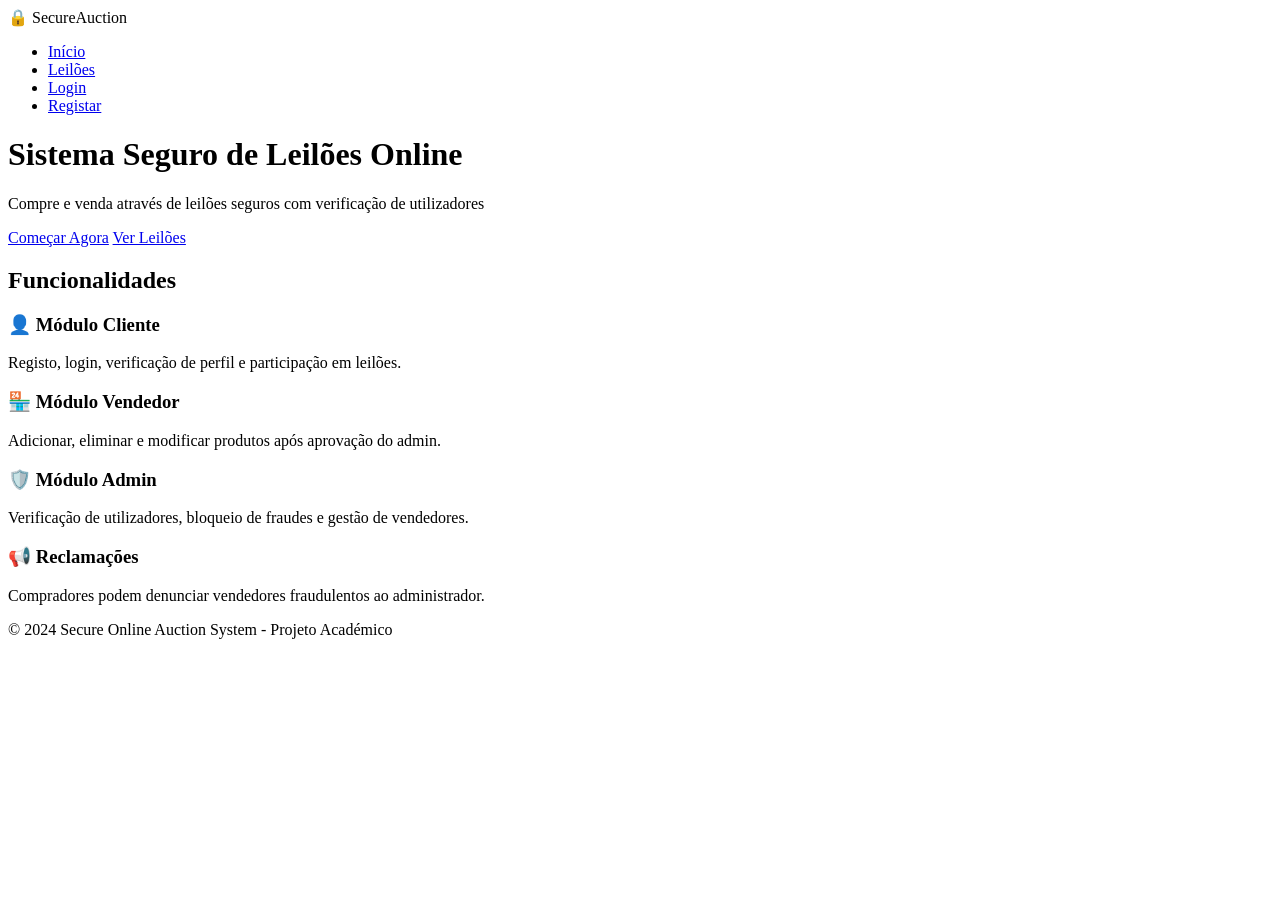
==== index.html @ 80d67180 "Start of the Online Auction System Project" ====
<!DOCTYPE html>
<html lang="pt-pt">
<head>
    <meta charset="UTF-8">
    <meta name="viewport" content="width=device-width, initial-scale=1.0">
    <title>Secure Online Auction System</title>
    <link rel="stylesheet" href="css/style.css">
</head>
<body>
    <nav class="navbar">
        <div class="logo">🔒 SecureAuction</div>
        <ul class="nav-links">
            <li><a href="index.html">Início</a></li>
            <li><a href="auctions.html">Leilões</a></li>
            <li><a href="login.html">Login</a></li>
            <li><a href="register.html">Registar</a></li>
        </ul>
    </nav>

    <header class="hero">
        <h1>Sistema Seguro de Leilões Online</h1>
        <p>Compre e venda através de leilões seguros com verificação de utilizadores</p>
        <div class="hero-buttons">
            <a href="register.html" class="btn btn-primary">Começar Agora</a>
            <a href="auctions.html" class="btn btn-secondary">Ver Leilões</a>
        </div>
    </header>

    <section class="features">
        <h2>Funcionalidades</h2>
        <div class="features-grid">
            <div class="feature-card">
                <h3>👤 Módulo Cliente</h3>
                <p>Registo, login, verificação de perfil e participação em leilões.</p>
            </div>
            <div class="feature-card">
                <h3>🏪 Módulo Vendedor</h3>
                <p>Adicionar, eliminar e modificar produtos após aprovação do admin.</p>
            </div>
            <div class="feature-card">
                <h3>🛡️ Módulo Admin</h3>
                <p>Verificação de utilizadores, bloqueio de fraudes e gestão de vendedores.</p>
            </div>
            <div class="feature-card">
                <h3>📢 Reclamações</h3>
                <p>Compradores podem denunciar vendedores fraudulentos ao administrador.</p>
            </div>
        </div>
    </section>

    <footer>
        <p>&copy; 2024 Secure Online Auction System - Projeto Académico</p>
    </footer>

    <script src="js/auth.js"></script>
</body>
</html>
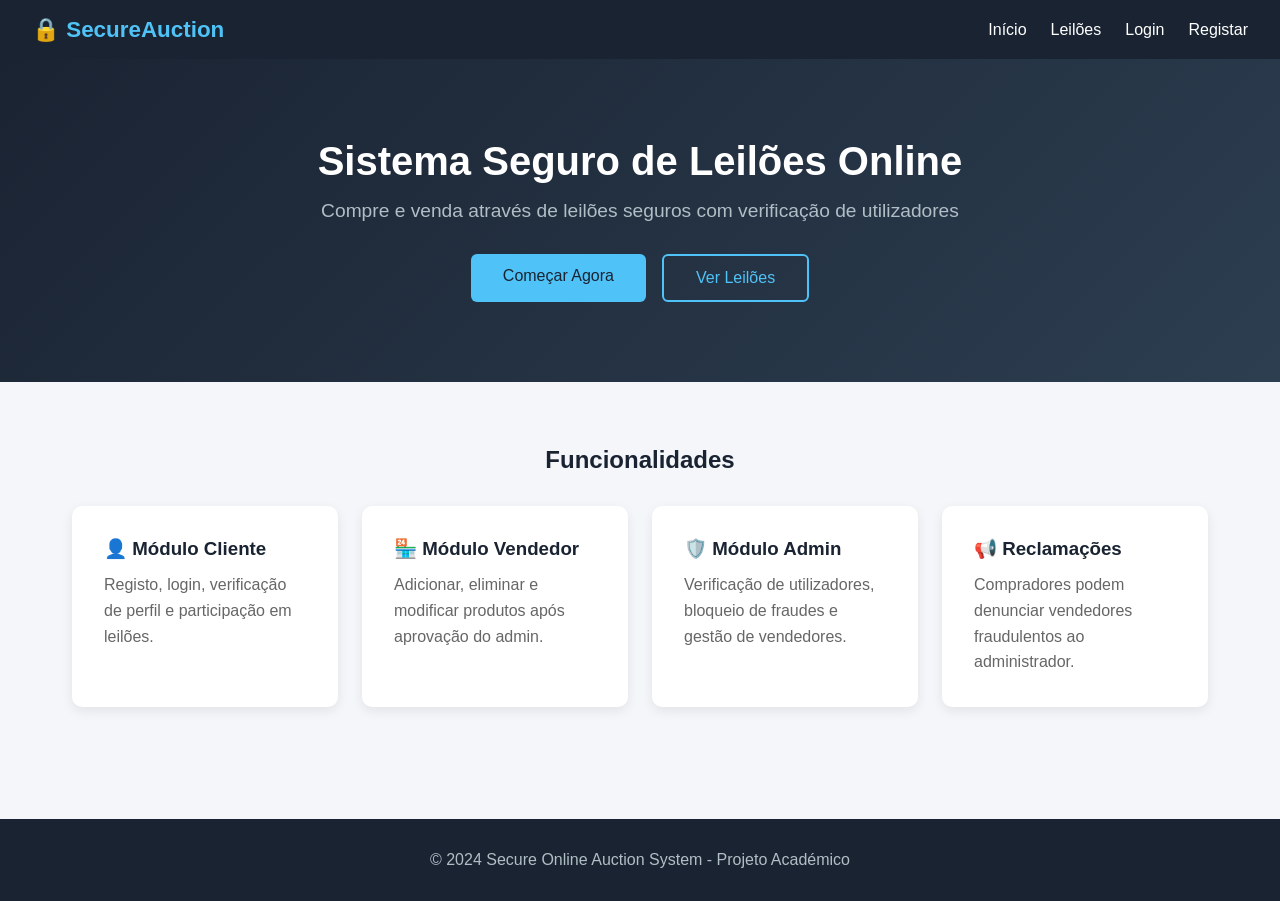
==== commit 2ca1a61d: "Error and bug fixes" ====
--- a/index.html
+++ b/index.html
@@ -1,57 +1,70 @@
-<!DOCTYPE html>
+<!doctype html>
 <html lang="pt-pt">
-<head>
-    <meta charset="UTF-8">
-    <meta name="viewport" content="width=device-width, initial-scale=1.0">
+  <head>
+    <meta charset="UTF-8" />
+    <meta name="viewport" content="width=device-width, initial-scale=1.0" />
     <title>Secure Online Auction System</title>
-    <link rel="stylesheet" href="css/style.css">
-</head>
-<body>
+    <link rel="stylesheet" href="css/style.css" />
+  </head>
+  <body>
     <nav class="navbar">
-        <div class="logo">🔒 SecureAuction</div>
-        <ul class="nav-links">
-            <li><a href="index.html">Início</a></li>
-            <li><a href="auctions.html">Leilões</a></li>
-            <li><a href="login.html">Login</a></li>
-            <li><a href="register.html">Registar</a></li>
-        </ul>
+      <div class="logo">🔒 SecureAuction</div>
+      <ul class="nav-links">
+        <li><a href="index.html">Início</a></li>
+        <li><a href="auctions.html">Leilões</a></li>
+        <li><a href="login.html">Login</a></li>
+        <li><a href="register.html">Registar</a></li>
+      </ul>
     </nav>
 
     <header class="hero">
-        <h1>Sistema Seguro de Leilões Online</h1>
-        <p>Compre e venda através de leilões seguros com verificação de utilizadores</p>
-        <div class="hero-buttons">
-            <a href="register.html" class="btn btn-primary">Começar Agora</a>
-            <a href="auctions.html" class="btn btn-secondary">Ver Leilões</a>
-        </div>
+      <h1>Sistema Seguro de Leilões Online</h1>
+      <p>
+        Compre e venda através de leilões seguros com verificação de
+        utilizadores
+      </p>
+      <div class="hero-buttons">
+        <a href="register.html" class="btn btn-primary">Começar Agora</a>
+        <a href="auctions.html" class="btn btn-secondary">Ver Leilões</a>
+      </div>
     </header>
 
     <section class="features">
-        <h2>Funcionalidades</h2>
-        <div class="features-grid">
-            <div class="feature-card">
-                <h3>👤 Módulo Cliente</h3>
-                <p>Registo, login, verificação de perfil e participação em leilões.</p>
-            </div>
-            <div class="feature-card">
-                <h3>🏪 Módulo Vendedor</h3>
-                <p>Adicionar, eliminar e modificar produtos após aprovação do admin.</p>
-            </div>
-            <div class="feature-card">
-                <h3>🛡️ Módulo Admin</h3>
-                <p>Verificação de utilizadores, bloqueio de fraudes e gestão de vendedores.</p>
-            </div>
-            <div class="feature-card">
-                <h3>📢 Reclamações</h3>
-                <p>Compradores podem denunciar vendedores fraudulentos ao administrador.</p>
-            </div>
+      <h2>Funcionalidades</h2>
+      <div class="features-grid">
+        <div class="feature-card">
+          <h3>👤 Módulo Cliente</h3>
+          <p>
+            Registo, login, verificação de perfil e participação em leilões.
+          </p>
         </div>
+        <div class="feature-card">
+          <h3>🏪 Módulo Vendedor</h3>
+          <p>
+            Adicionar, eliminar e modificar produtos após aprovação do admin.
+          </p>
+        </div>
+        <div class="feature-card">
+          <h3>🛡️ Módulo Admin</h3>
+          <p>
+            Verificação de utilizadores, bloqueio de fraudes e gestão de
+            vendedores.
+          </p>
+        </div>
+        <div class="feature-card">
+          <h3>📢 Reclamações</h3>
+          <p>
+            Compradores podem denunciar vendedores fraudulentos ao
+            administrador.
+          </p>
+        </div>
+      </div>
     </section>
 
     <footer>
-        <p>&copy; 2024 Secure Online Auction System - Projeto Académico</p>
+      <p>&copy; 2024 Secure Online Auction System - Projeto Académico</p>
     </footer>
 
     <script src="js/auth.js"></script>
-</body>
-</html>+  </body>
+</html>
--- a/css/style.css
+++ b/css/style.css
@@ -0,0 +1,378 @@
+* {
+    margin: 0;
+    padding: 0;
+    box-sizing: border-box;
+    font-family: 'Segoe UI', Tahoma, sans-serif;
+}
+
+body {
+    background: #f4f6f9;
+    color: #333;
+    min-height: 100vh;
+}
+
+.navbar {
+    display: flex;
+    justify-content: space-between;
+    align-items: center;
+    padding: 1rem 2rem;
+    background: #1a2332;
+    color: #fff;
+    position: sticky;
+    top: 0;
+    z-index: 100;
+}
+
+.logo {
+    font-size: 1.4rem;
+    font-weight: bold;
+    color: #4fc3f7;
+}
+
+.nav-links {
+    display: flex;
+    list-style: none;
+    gap: 1.5rem;
+}
+
+.nav-links a {
+    color: #fff;
+    text-decoration: none;
+    transition: color 0.3s;
+}
+
+.nav-links a:hover {
+    color: #4fc3f7;
+}
+
+.hero {
+    text-align: center;
+    padding: 5rem 2rem;
+    background: linear-gradient(135deg, #1a2332, #2c3e50);
+    color: #fff;
+}
+
+.hero h1 {
+    font-size: 2.5rem;
+    margin-bottom: 1rem;
+}
+
+.hero p {
+    font-size: 1.2rem;
+    margin-bottom: 2rem;
+    color: #b0bec5;
+}
+
+.hero-buttons {
+    display: flex;
+    gap: 1rem;
+    justify-content: center;
+    flex-wrap: wrap;
+}
+
+.btn {
+    padding: 0.8rem 2rem;
+    border: none;
+    border-radius: 6px;
+    cursor: pointer;
+    font-size: 1rem;
+    text-decoration: none;
+    display: inline-block;
+    transition: transform 0.2s, opacity 0.2s;
+}
+
+.btn:hover {
+    transform: translateY(-2px);
+    opacity: 0.9;
+}
+
+.btn-primary {
+    background: #4fc3f7;
+    color: #1a2332;
+}
+
+.btn-secondary {
+    background: transparent;
+    color: #4fc3f7;
+    border: 2px solid #4fc3f7;
+}
+
+.btn-danger {
+    background: #e53935;
+    color: #fff;
+}
+
+.btn-success {
+    background: #43a047;
+    color: #fff;
+}
+
+.features {
+    padding: 4rem 2rem;
+    max-width: 1200px;
+    margin: 0 auto;
+}
+
+.features h2 {
+    text-align: center;
+    margin-bottom: 2rem;
+    color: #1a2332;
+}
+
+.features-grid {
+    display: grid;
+    grid-template-columns: repeat(auto-fit, minmax(250px, 1fr));
+    gap: 1.5rem;
+}
+
+.feature-card {
+    background: #fff;
+    padding: 2rem;
+    border-radius: 10px;
+    box-shadow: 0 4px 12px rgba(0,0,0,0.08);
+    transition: transform 0.3s;
+}
+
+.feature-card:hover {
+    transform: translateY(-5px);
+}
+
+.feature-card h3 {
+    margin-bottom: 0.8rem;
+    color: #1a2332;
+}
+
+.feature-card p {
+    color: #666;
+    line-height: 1.6;
+}
+
+footer {
+    text-align: center;
+    padding: 2rem;
+    background: #1a2332;
+    color: #b0bec5;
+    margin-top: 3rem;
+}
+
+/* Forms */
+.form-container {
+    max-width: 450px;
+    margin: 3rem auto;
+    background: #fff;
+    padding: 2.5rem;
+    border-radius: 12px;
+    box-shadow: 0 8px 24px rgba(0,0,0,0.1);
+}
+
+.form-container h2 {
+    text-align: center;
+    margin-bottom: 1.5rem;
+    color: #1a2332;
+}
+
+.form-group {
+    margin-bottom: 1.2rem;
+}
+
+.form-group label {
+    display: block;
+    margin-bottom: 0.4rem;
+    font-weight: 600;
+    color: #444;
+}
+
+.form-group input,
+.form-group select,
+.form-group textarea {
+    width: 100%;
+    padding: 0.7rem;
+    border: 1px solid #ccc;
+    border-radius: 6px;
+    font-size: 1rem;
+}
+
+.form-group input:focus,
+.form-group select:focus,
+.form-group textarea:focus {
+    outline: none;
+    border-color: #4fc3f7;
+    box-shadow: 0 0 0 3px rgba(79,195,247,0.2);
+}
+
+.form-container .btn {
+    width: 100%;
+    margin-top: 0.5rem;
+}
+
+/* Alerts */
+.alert {
+    padding: 0.8rem 1rem;
+    border-radius: 6px;
+    margin-bottom: 1rem;
+    display: none;
+}
+
+.alert.show {
+    display: block;
+}
+
+.alert-success {
+    background: #e8f5e9;
+    color: #2e7d32;
+    border: 1px solid #a5d6a7;
+}
+
+.alert-error {
+    background: #ffebee;
+    color: #c62828;
+    border: 1px solid #ef9a9a;
+}
+
+/* Dashboard */
+.dashboard {
+    max-width: 1200px;
+    margin: 2rem auto;
+    padding: 0 2rem;
+}
+
+.dashboard h1 {
+    color: #1a2332;
+    margin-bottom: 1.5rem;
+}
+
+.stats-grid {
+    display: grid;
+    grid-template-columns: repeat(auto-fit, minmax(200px, 1fr));
+    gap: 1.5rem;
+    margin-bottom: 2rem;
+}
+
+.stat-card {
+    background: #fff;
+    padding: 1.5rem;
+    border-radius: 10px;
+    box-shadow: 0 4px 12px rgba(0,0,0,0.08);
+    text-align: center;
+}
+
+.stat-card .stat-number {
+    font-size: 2rem;
+    font-weight: bold;
+    color: #4fc3f7;
+}
+
+.stat-card .stat-label {
+    color: #666;
+    margin-top: 0.3rem;
+}
+
+/* Tables */
+.table-container {
+    background: #fff;
+    border-radius: 10px;
+    box-shadow: 0 4px 12px rgba(0,0,0,0.08);
+    overflow-x: auto;
+    margin-bottom: 2rem;
+}
+
+table {
+    width: 100%;
+    border-collapse: collapse;
+}
+
+th, td {
+    padding: 1rem;
+    text-align: left;
+    border-bottom: 1px solid #eee;
+}
+
+th {
+    background: #1a2332;
+    color: #fff;
+    font-weight: 600;
+}
+
+tr:hover {
+    background: #f9f9f9;
+}
+
+.badge {
+    padding: 0.3rem 0.8rem;
+    border-radius: 20px;
+    font-size: 0.85rem;
+    font-weight: 600;
+}
+
+.badge-pending { background: #fff3e0; color: #e65100; }
+.badge-approved { background: #e8f5e9; color: #2e7d32; }
+.badge-blocked { background: #ffebee; color: #c62828; }
+
+/* Auction Cards */
+.auction-grid {
+    display: grid;
+    grid-template-columns: repeat(auto-fit, minmax(280px, 1fr));
+    gap: 1.5rem;
+    padding: 2rem;
+    max-width: 1200px;
+    margin: 0 auto;
+}
+
+.auction-card {
+    background: #fff;
+    border-radius: 10px;
+    overflow: hidden;
+    box-shadow: 0 4px 12px rgba(0,0,0,0.08);
+    transition: transform 0.3s;
+}
+
+.auction-card:hover {
+    transform: translateY(-5px);
+}
+
+.auction-card .card-image {
+    height: 180px;
+    background: linear-gradient(135deg, #4fc3f7, #1a2332);
+    display: flex;
+    align-items: center;
+    justify-content: center;
+    font-size: 3rem;
+    color: #fff;
+}
+
+.auction-card .card-body {
+    padding: 1.5rem;
+}
+
+.auction-card h3 {
+    margin-bottom: 0.5rem;
+    color: #1a2332;
+}
+
+.auction-card .price {
+    font-size: 1.3rem;
+    font-weight: bold;
+    color: #43a047;
+    margin: 0.5rem 0;
+}
+
+.auction-card .timer {
+    color: #e53935;
+    font-weight: 600;
+    margin-bottom: 1rem;
+}
+
+.auction-card .btn {
+    width: 100%;
+}
+
+.page-title {
+    text-align: center;
+    padding: 2rem 1rem 0;
+    color: #1a2332;
+}
+
+@media (max-width: 768px) {
+    .nav-links { gap: 1rem; font-size: 0.9rem; }
+    .hero h1 { font-size: 1.8rem; }
+}
